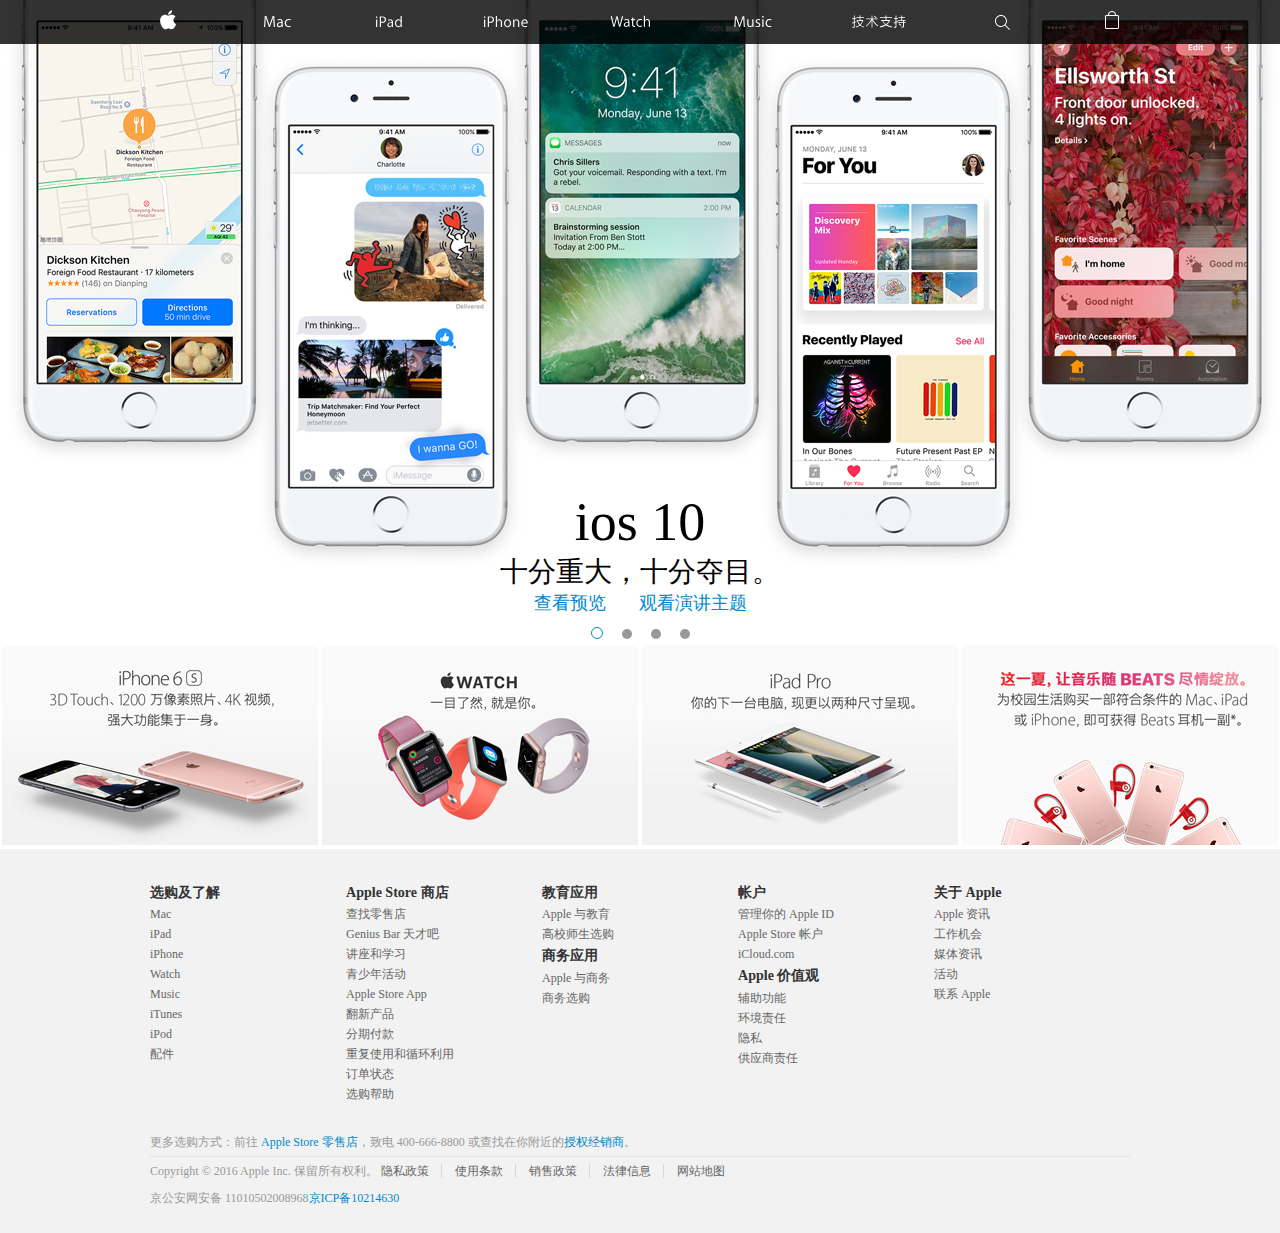
==== project/index.html @ 2c16b6b7 "Update index.html" ====
<!doctype html>
<html lang="en">
 <head>
  <meta charset="UTF-8">
  <meta name="Generator" content="EditPlus®">
  <meta name="Author" content="">
  <meta name="Keywords" content="">
  <meta name="Description" content="">
  <title>粗仿-apple(中国)-官方网站首页</title>
  <style type="text/css">
	*{margin:0;padding:0;}
	body{font-size:12px}
	a{text-decoration:none;color:#08c}
	a:hover{text-decoration:underline}
	li{list-style:none}
	/*导航开始*/
	#globalnav{width:100%;height:48px;max-height:44px;background:rgba(0,0,0,0.8);position:relative;z-index:9999}
	#gn-content{margin:0 auto;max-width:980px;}
	#globalnav #gn-content .gn-list{text-align:justify;height:44px;width:auto;}
	#globalnav #gn-content .gn-list .justify_fix {display:inline-block;*display:inline;*zoom:1;width:100%;height:0;overflow:hidden;}
	#globalnav #gn-content .gn-list li{list-style:none;display:inline-block;}
	#globalnav #gn-content .gn-list li .iconfont{background-repeat: no-repeat;background-image: url("images/apple.svg");background-position:center; width:20px;  display:block; color:#fff;height:44px; line-height:44px;padding:0 8px;transition:all .3s ease;}
	#globalnav #gn-content .gn-list li .a2{background-image: url("images/mac.svg");width:2em;}
	#globalnav #gn-content .gn-list li .a3{background-image: url("images/iPad.svg");width:2em;}
	#globalnav #gn-content .gn-list li .a4{background-image: url("images/iPhone.svg");width:3em;}
	#globalnav #gn-content .gn-list li .a5{background-image: url("images/Watch.svg");width:3em;}
	#globalnav #gn-content .gn-list li .a6{background-image: url("images/Music.svg");width:3em;}
	#globalnav #gn-content .gn-list li .a7{background-image: url("images/技术支持.svg");width:3.6em;}
	#globalnav #gn-content .gn-list li .a8{background-image: url("images/Search.svg");width:25px;}
	#globalnav #gn-content .gn-list li .a9{background-image: url("images/bag.svg");width:20px;}
	#globalnav #gn-content .gn-list li.gn-list-last{margin-right:0}
	#globalnav #gn-content .gn-list li:hover .iconfont{background-color:#111;}
	/*导航结束*/
	/*S banner*/
	#warp{width:100%;height:650px;position:relative;margin-top:-49px;}
	#warp .wp-banner{width:100%;position:relative;height:650px;overflow:hidden;}
	#warp .wp-banner #wp-list{list-style:none;width:1000%;position:absolute;left:-100%}
	#warp .wp-banner #wp-list li{height:650px;float:left;position:relative;width:10%;max-width:1903} 
	#warp .wp-banner #wp-list li .imge{background-image:url(images/img4.jpg);background-size:cover;width:100%;height:100%;background-position: 50% 50%;}
	#warp .wp-banner #wp-list li .imge2{background-image:url(images/img3.jpg);width:  100%;height:  100%;background-repeat:no-repeat;margin:260px auto;cursor:pointer;background-position: 50% 50%;}	
	#warp .wp-banner #wp-list li .imge3{background-image:url(images/img2.jpg);width: 100%;height: 100%;background-repeat:no-repeat;margin:180px auto;cursor:pointer;background-position: 50% 50%;}	
	#warp .wp-banner #wp-list li .imge4{background-image:url(images/img1.jpg);width: 100%;height: 100%;background-repeat:no-repeat;cursor:pointer;margin:auto auto;margin:-60px auto;background-position: 50% 50%;}	
	#dotnav{position:absolute;bottom:0;width:100%;text-align:center}
	#dotnav #pointer{list-style:none;height:20px;display:inline-block;line-height:20px}
	#dotnav #pointer li{margin:0 8px;border-radius:50%;width:10px;height:10px;background:#999;cursor:pointer;display:inline-block;}
	#dotnav #pointer li:hover{background:#111}
	#warp .btn{position:absolute;font-size:100px;background:rgba(0,0,0,0.1);display:none;transition:all .3s ease}
	#warp:hover .btn{display:block;z-index:8;color:#fff}
	#warp .next{right:20px;top:50%}
	#warp .prev{left:20px;top:50%}
	#warp .wp-banner #wp-list li .copy{width:100%;height:auto;position:absolute;display:inline-block;bottom:0;text-align:center;bottom:30px}
	#dotnav #pointer li.selected{background:transparent;border:1px solid #08c}
	#warp .btn.hover{background:red;color:#666}
	#warp .wp-banner #wp-list li .copy2{bottom:480px}
	#warp .wp-banner #wp-list li .copy3{bottom:420px}
	#warp .wp-banner #wp-list li .copy4{bottom:320px}
	/*E banner*/
	/*S promos*/
	#promos{width:100%;border-bottom:2px solid #fff}
	#promos ul{list-style:none;}
	#promos ul .promos-position{width:25%;float:left;box-sizing:border-box;border:2px solid #fff;border-top:0}
	#promos ul .promos-position a{display:block;background-image:url("images/p1.jpg");background-position:50%;height:200px;background-size:640px 200px}
	#promos ul .promos-position a.promos-title2{background-image:url("images/p2.jpg");}
	#promos ul .promos-position a.promos-title3{background-image:url("images/p3.jpg");}
	#promos ul .promos-position a.promos-title4{background-image:url("images/p4.jpg");}
	/*E promos*/
	/*S footer*/
	#footer{width:100%;height:auto;background:#f2f2f2;}
	#footer .golbalfooter{margin:0 auto;width:980px;padding:0 10px}
	#footer .golbalfooter .ft-colnums{float:left;width:20%;padding-top:32px}
	#footer .golbalfooter .ft-colnums h3{line-height: 1.66667;font-weight:600;letter-spacing: normal;color: #333;margin: 0;font-family:"微软雅黑";}
	#footer .golbalfooter .ft-colnums ul{font-size: 12px;line-height: 1.66667;font-weight: 400}
	#footer .golbalfooter .ft-colnums ul li a{color:#666}
	#footer .golbalfooter .ft-map{color:#666;margin-top:30px}
	#footer .golbalfooter .ft-map .ft-map-up{border-bottom:1px solid #e3e3e3;margin-bottom:6px;padding-bottom:5px;color:#999}
	#footer .golbalfooter .ft-map .ft-map-down{color:#999}
	#footer .golbalfooter .ft-map .ft-map-down .map-down-link{display:inline-block;margin-right:26px}
	#footer .golbalfooter .ft-map .ft-map-down .map-down-link a{border-right: 1px solid #d6d6d6;margin-right: 10px;padding-right: 12px;white-space: nowrap;color:#666}
	#footer .golbalfooter .ft-map .ft-map-down .map-down-link a:last-child{border:none;margin:0;padding:0}
	/*E footer*/
	.clear{clear:both}
  </style>
 </head>
 <body >
  <!--S nav-->
  <div id="globalnav">
  	<div id="gn-content">
  		<ul class="gn-list">
  			<li>
 				<a href="javascript:void(0);"class="iconfont a1" title="apple"></a>
 			</li>
			<li>
 				<a href="javascript:void(0);"class="iconfont a2"></a>
 			</li>
			<li>
 				<a href="javascript:void(0);"class="iconfont a3"></a>
 			</li>
			<li>
 				<a href="javascript:void(0);"class="iconfont a4"></a>
 			</li>
			<li>
 				<a href="javascript:void(0);"class="iconfont a5"></a>
 			</li>
			<li>
 				<a href="javascript:void(0);"class="iconfont a6"></a>
 			</li>
			<li>
 				<a href="javascript:void(0);"class="iconfont a7"></a>
 			</li>
			<li>
 				<a href="javascript:void(0);"class="iconfont a8" title="搜索"></a>
 			</li>
			<li class="gn-list-last">
 				<a href="javascript:void(0);"class="iconfont a9"></a>
 			</li>
			<span class="justify_fix"></span>
			<div class="clear"></div>
  		</ul>
  	</div>
  </div>
  <!--E nav-->
  <!--S banner-->
  <div id="warp">
  	<div class="wp-banner">
  		<ul id="wp-list">
  			<li > 
				<div class="imge4"></div>
				<div class="copy copy1">
					<h2 style="font-weight:300; font-size:54px;">ios 10</h2>
					<h3 style="font-weight:200; font-size:28px">十分重大，十分夺目。</h3>
					<div class="clike">
						<div class="clike1" style="display:inline-block;margin-right:30px">
							<a class="underline" href="#" style="color:#08c;font-size:18px;">查看预览</a>
						</div>
						<div style="display:inline-block"><a href="#" style="color:#08c;font-size:18px">观看演讲主题</a></div>
					</div>
				</div>
			</li>
			<li >
				<div class="imge3"></div>
				<div class="copy copy2">
					<h2 style="font-weight:300; font-size:54px;">MacOS Sierra</h2>
					<h3 style="font-weight:200; font-size:28px">现在Mac都能做到什么？尽管问</h3>
					<div>
						<div style="display:inline-block;margin-right:30px"><a href="#" style="color:#08c;font-size:18px">查看预览</a></div>
						<div style="display:inline-block"><a href="#" style="color:#08c;font-size:18px">观看演讲主题</a></div>
					</div>
				</div>
			</li>
			<li >
				<div class="imge2"></div>
				<div class="copy copy3">
					<h2 style="font-weight:300; font-size:54px;">WatchOS</h2>
					<h3 style="font-weight:200; font-size:28px">感触一新，就像换了新表。</h3>
					<div>
						<div style="display:inline-block;margin-right:30px"><a href="#" style="color:#08c;font-size:18px">查看预览</a></div>
						<div style="display:inline-block"><a href="#" style="color:#08c;font-size:18px">观看演讲主题</a></div>
					</div>
				</div>
			</li>
			<li >
				<div class="imge"></div>
				<div class="copy copy4">
					<h2 style="font-weight:300; font-size:54px;color:#fff;margin-right:648px">WWDC16</h2>
					<div>
						<div style="display:inline-block;margin-right:648px"><a href="#" style="color:#08c;font-size:18px">观看演讲主题</a></div>
					</div>
				</div>
			</li>
  		</ul>
		<div class="clear"></div>
  	</div>
	<div id="dotnav">
	  <ul id="pointer">
		<li class="selected"></li>
		<li></li>
		<li></li>
		<li></li>
	  </ul>
	</div>
	<div class="btn prev">&lt;</div>
	<div class="btn next">&gt;</div>
  </div>
  <!--E banner-->
  <!--S promos-->
  <div id="promos">
  	<ul>
  		<li id="promos-position-1" class="promos-position"><a href="javascript:void(0);" class="promos-title1"></a></li>
  		<li id="promos-position-2" class="promos-position"><a href="javascript:void(0);" class="promos-title2"></a></li>
  		<li id="promos-position-3" class="promos-position"><a href="javascript:void(0);" class="promos-title3"></a></li>
  		<li id="promos-position-4" class="promos-position"><a href="javascript:void(0);" class="promos-title4"></a></li>
		<div class="clear"></div>
  	</ul>
  </div>
  <!--E promos-->
  <!--S footer-->
  <div id="footer">
	<div class="golbalfooter">
		<div class="ft-directory">
				<div class="ft-colnums">
					<h3>选购及了解</h3>
					<ul>
						<li><a href="javascript:void(0);">Mac</a></li>
						<li><a href="javascript:void(0);">iPad</a></li>
						<li><a href="javascript:void(0);">iPhone</a></li>
						<li><a href="javascript:void(0);">Watch</a></li>
						<li><a href="javascript:void(0);">Music</a></li>
						<li><a href="javascript:void(0);">iTunes</a></li>
						<li><a href="javascript:void(0);">iPod</a></li>
						<li><a href="javascript:void(0);">配件</a></li>
					</ul>
				</div>
				<div class="ft-colnums">
					<h3>Apple Store 商店</h3>
					<ul>
						<li><a href="javascript:void(0);">查找零售店</a></li>
						<li><a href="javascript:void(0);">Genius Bar 天才吧</a></li>
						<li><a href="javascript:void(0);">讲座和学习</a></li>
						<li><a href="javascript:void(0);">青少年活动</a></li>
						<li><a href="javascript:void(0);">Apple Store App</a></li>
						<li><a href="javascript:void(0);">翻新产品</a></li>
						<li><a href="javascript:void(0);">分期付款</a></li>
						<li><a href="javascript:void(0);">重复使用和循环利用</a></li>
						<li><a href="javascript:void(0);">订单状态</a></li>
						<li><a href="javascript:void(0);">选购帮助</a></li>
					</ul>
				</div>
				<div class="ft-colnums">
					<h3>教育应用</h3>
					<ul>
						<li><a href="javascript:void(0);">Apple 与教育</a></li>
						<li><a href="javascript:void(0);">高校师生选购</a></li>
					</ul>
					<h3>商务应用</h3>
					<ul>
						<li><a href="javascript:void(0);">Apple 与商务</a></li>
						<li><a href="javascript:void(0);">商务选购</a></li>
					</ul>
				</div>
				<div class="ft-colnums">
					<h3>帐户</h3>
					<ul>
						<li><a href="javascript:void(0);">管理你的 Apple ID</a></li>
						<li><a href="javascript:void(0);">Apple Store 帐户</a></li>
						<li><a href="javascript:void(0);">iCloud.com</a></li>
					</ul>
					<h3>Apple 价值观</h3>
					<ul>
						<li><a href="javascript:void(0);">辅助功能</a></li>
						<li><a href="javascript:void(0);">环境责任</a></li>
						<li><a href="javascript:void(0);">隐私</a></li>
						<li><a href="javascript:void(0);">供应商责任</a></li>
					</ul>
				</div>
				<div class="ft-colnums">
					<h3>关于 Apple</h3>
					<ul>
						<li><a href="javascript:void(0);">Apple 资讯</a></li>
						<li><a href="javascript:void(0);">工作机会</a></li>
						<li><a href="javascript:void(0);">媒体资讯</a></li>
						<li><a href="javascript:void(0);">活动</a></li>
						<li><a href="javascript:void(0);">联系 Apple</a></li>
					</ul>
				</div>
				<div class="clear"></div>
		</div>
		<div class="ft-map">
			<div class="ft-map-up">
				更多选购方式：前往 <span ><a href="javascript:void(0);">Apple Store 零售店</a></span>，致电 400-666-8800 或查找在你附近的<span ><a href="javascript:void(0);">授权经销商</a>。</span>
			</div>
			<div  class="ft-map-down">
				Copyright © 2016 Apple Inc. 保留所有权利。
				<div class="map-down-link">
					<a href="javascript:void(0);">隐私政策</a>
					<a href="javascript:void(0);">使用条款</a>
					<a href="javascript:void(0);">销售政策</a>
					<a href="javascript:void(0);">法律信息</a>
					<a href="javascript:void(0);">网站地图</a>
				</div>
			</div>
		</div>
		<p style="margin-top:10px; padding-bottom:26px; color:#999;">京公安网安备&nbsp;11010502008968<a href="javascript:void(0);">京ICP备10214630</a></p>
	</div>
  </div>
  <!--E footer-->
  <script type="text/javascript" src="js/jquery-1.11.3.min.js"></script>
  <script type="text/javascript" src="js/banner.js"></script>
  <script type="text/javascript">
	
  </script>
 </body>
</html>
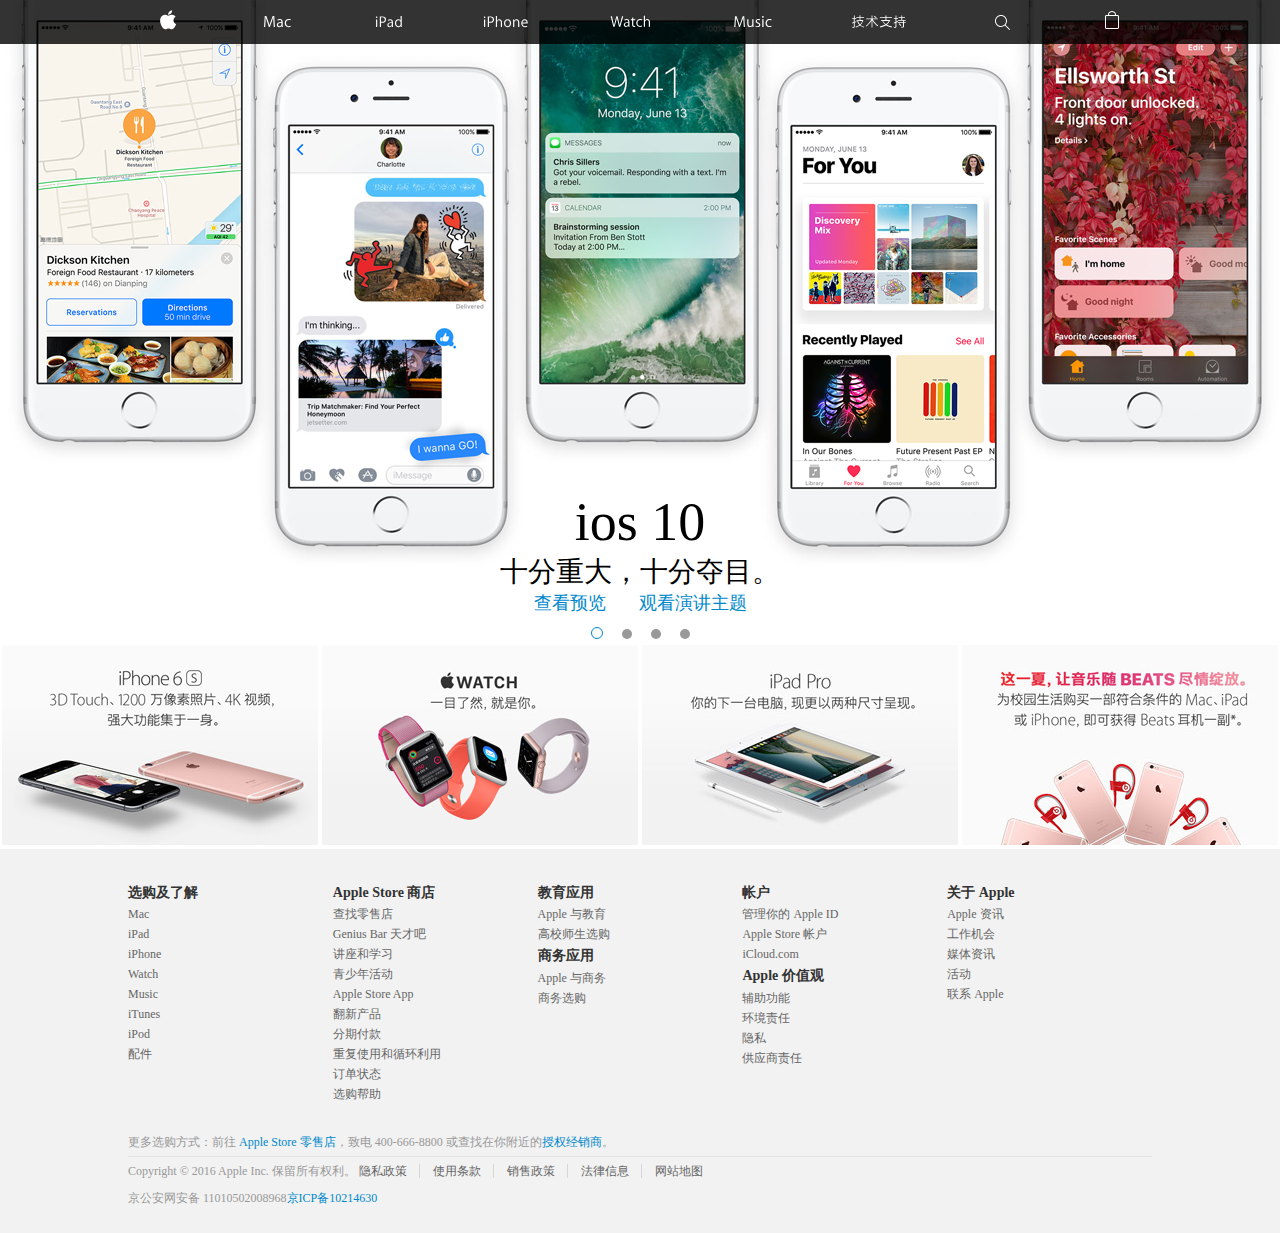
==== commit edc36a07: "Update index.html" ====
--- a/project/index.html
+++ b/project/index.html
@@ -66,7 +66,7 @@
 	/*E promos*/
 	/*S footer*/
 	#footer{width:100%;height:auto;background:#f2f2f2;}
-	#footer .golbalfooter{margin:0 auto;width:980px;padding:0 10px}
+	#footer .golbalfooter{margin:0 auto;width:80%;padding:0 10px}
 	#footer .golbalfooter .ft-colnums{float:left;width:20%;padding-top:32px}
 	#footer .golbalfooter .ft-colnums h3{line-height: 1.66667;font-weight:600;letter-spacing: normal;color: #333;margin: 0;font-family:"微软雅黑";}
 	#footer .golbalfooter .ft-colnums ul{font-size: 12px;line-height: 1.66667;font-weight: 400}
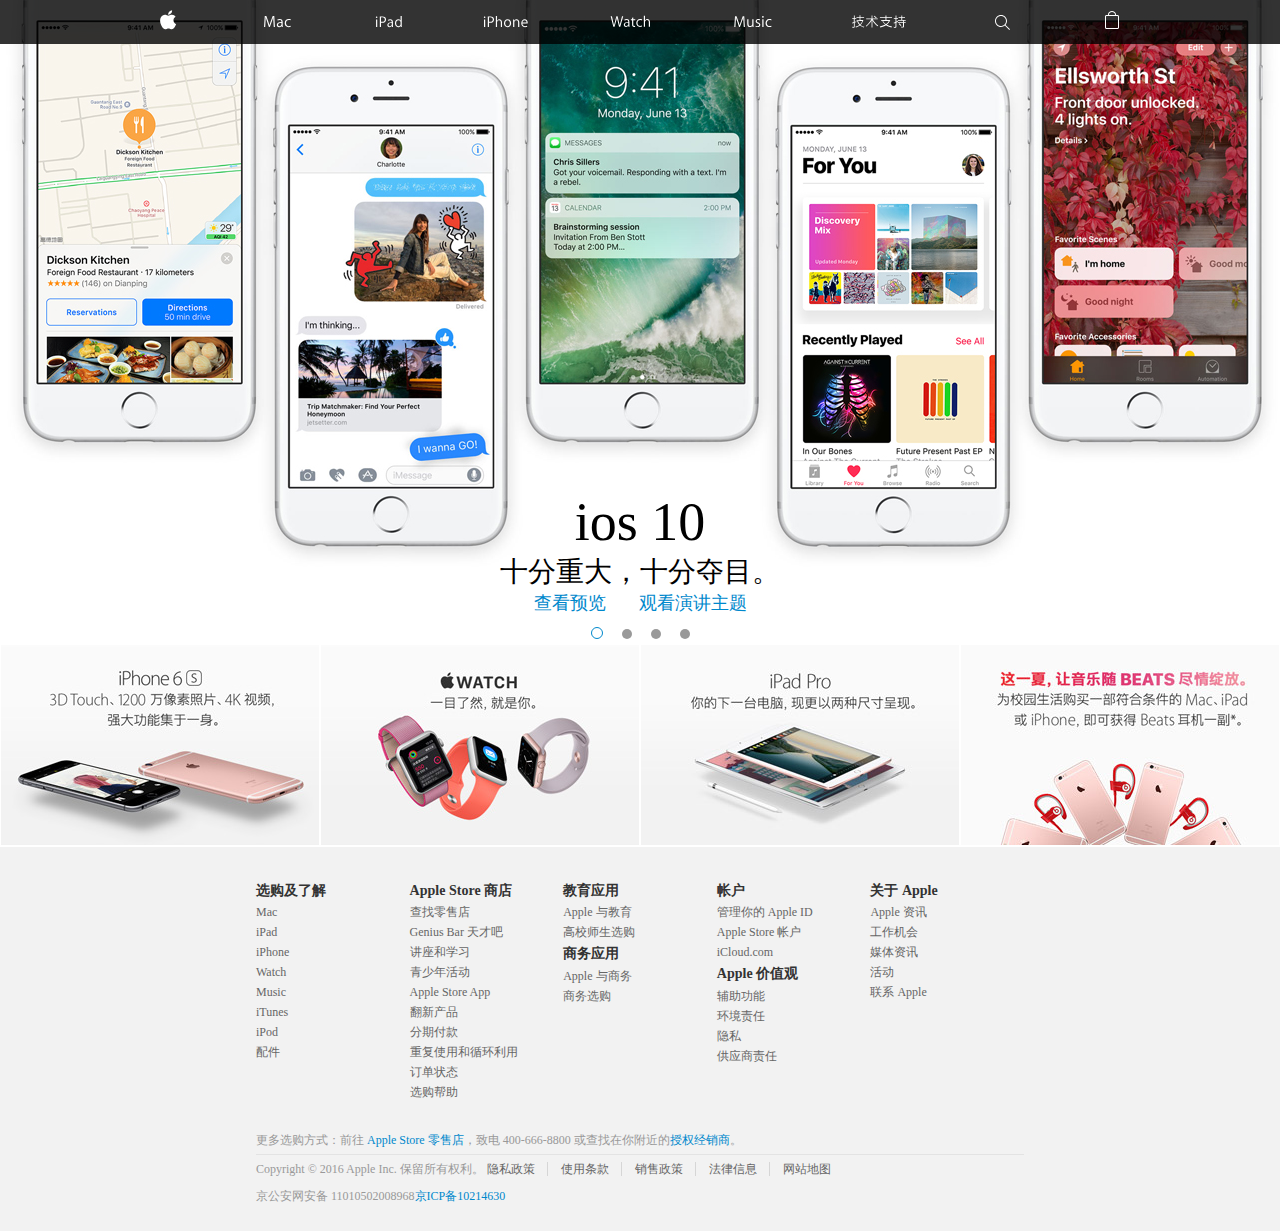
==== commit 5d4b0c40: "Update index.html" ====
--- a/project/index.html
+++ b/project/index.html
@@ -37,8 +37,8 @@
 	#warp .wp-banner #wp-list{list-style:none;width:1000%;position:absolute;left:-100%}
 	#warp .wp-banner #wp-list li{height:650px;float:left;position:relative;width:10%;max-width:1903} 
 	#warp .wp-banner #wp-list li .imge{background-image:url(images/img4.jpg);background-size:cover;width:100%;height:100%;background-position: 50% 50%;}
-	#warp .wp-banner #wp-list li .imge2{background-image:url(images/img3.jpg);width:  100%;height:  100%;background-repeat:no-repeat;margin:260px auto;cursor:pointer;background-position: 50% 50%;}	
-	#warp .wp-banner #wp-list li .imge3{background-image:url(images/img2.jpg);width: 100%;height: 100%;background-repeat:no-repeat;margin:180px auto;cursor:pointer;background-position: 50% 50%;}	
+	#warp .wp-banner #wp-list li .imge2{background-image:url(images/img3.jpg);width:  100%;height:  100%;background-repeat:no-repeat;margin:130px auto;cursor:pointer;background-position: 50% 50%;}	
+	#warp .wp-banner #wp-list li .imge3{background-image:url(images/img2.jpg);width: 100%;height: 100%;background-repeat:no-repeat;margin:130px auto;cursor:pointer;background-position: 50% 50%;}	
 	#warp .wp-banner #wp-list li .imge4{background-image:url(images/img1.jpg);width: 100%;height: 100%;background-repeat:no-repeat;cursor:pointer;margin:auto auto;margin:-60px auto;background-position: 50% 50%;}	
 	#dotnav{position:absolute;bottom:0;width:100%;text-align:center}
 	#dotnav #pointer{list-style:none;height:20px;display:inline-block;line-height:20px}
@@ -50,15 +50,15 @@
 	#warp .prev{left:20px;top:50%}
 	#warp .wp-banner #wp-list li .copy{width:100%;height:auto;position:absolute;display:inline-block;bottom:0;text-align:center;bottom:30px}
 	#dotnav #pointer li.selected{background:transparent;border:1px solid #08c}
-	#warp .btn.hover{background:red;color:#666}
+	#warp .btn:hover{background:#fff;color:#666;cursor:pointer;}
 	#warp .wp-banner #wp-list li .copy2{bottom:480px}
 	#warp .wp-banner #wp-list li .copy3{bottom:420px}
 	#warp .wp-banner #wp-list li .copy4{bottom:320px}
 	/*E banner*/
 	/*S promos*/
-	#promos{width:100%;border-bottom:2px solid #fff}
+	#promos{width:100%;border-bottom:1px solid #fff}
 	#promos ul{list-style:none;}
-	#promos ul .promos-position{width:25%;float:left;box-sizing:border-box;border:2px solid #fff;border-top:0}
+	#promos ul .promos-position{width:25%;float:left;box-sizing:border-box;border:1px solid #fff;border-top:0}
 	#promos ul .promos-position a{display:block;background-image:url("images/p1.jpg");background-position:50%;height:200px;background-size:640px 200px}
 	#promos ul .promos-position a.promos-title2{background-image:url("images/p2.jpg");}
 	#promos ul .promos-position a.promos-title3{background-image:url("images/p3.jpg");}
@@ -66,7 +66,7 @@
 	/*E promos*/
 	/*S footer*/
 	#footer{width:100%;height:auto;background:#f2f2f2;}
-	#footer .golbalfooter{margin:0 auto;width:80%;padding:0 10px}
+	#footer .golbalfooter{margin:0 auto;width:60%;padding:0 10px}
 	#footer .golbalfooter .ft-colnums{float:left;width:20%;padding-top:32px}
 	#footer .golbalfooter .ft-colnums h3{line-height: 1.66667;font-weight:600;letter-spacing: normal;color: #333;margin: 0;font-family:"微软雅黑";}
 	#footer .golbalfooter .ft-colnums ul{font-size: 12px;line-height: 1.66667;font-weight: 400}
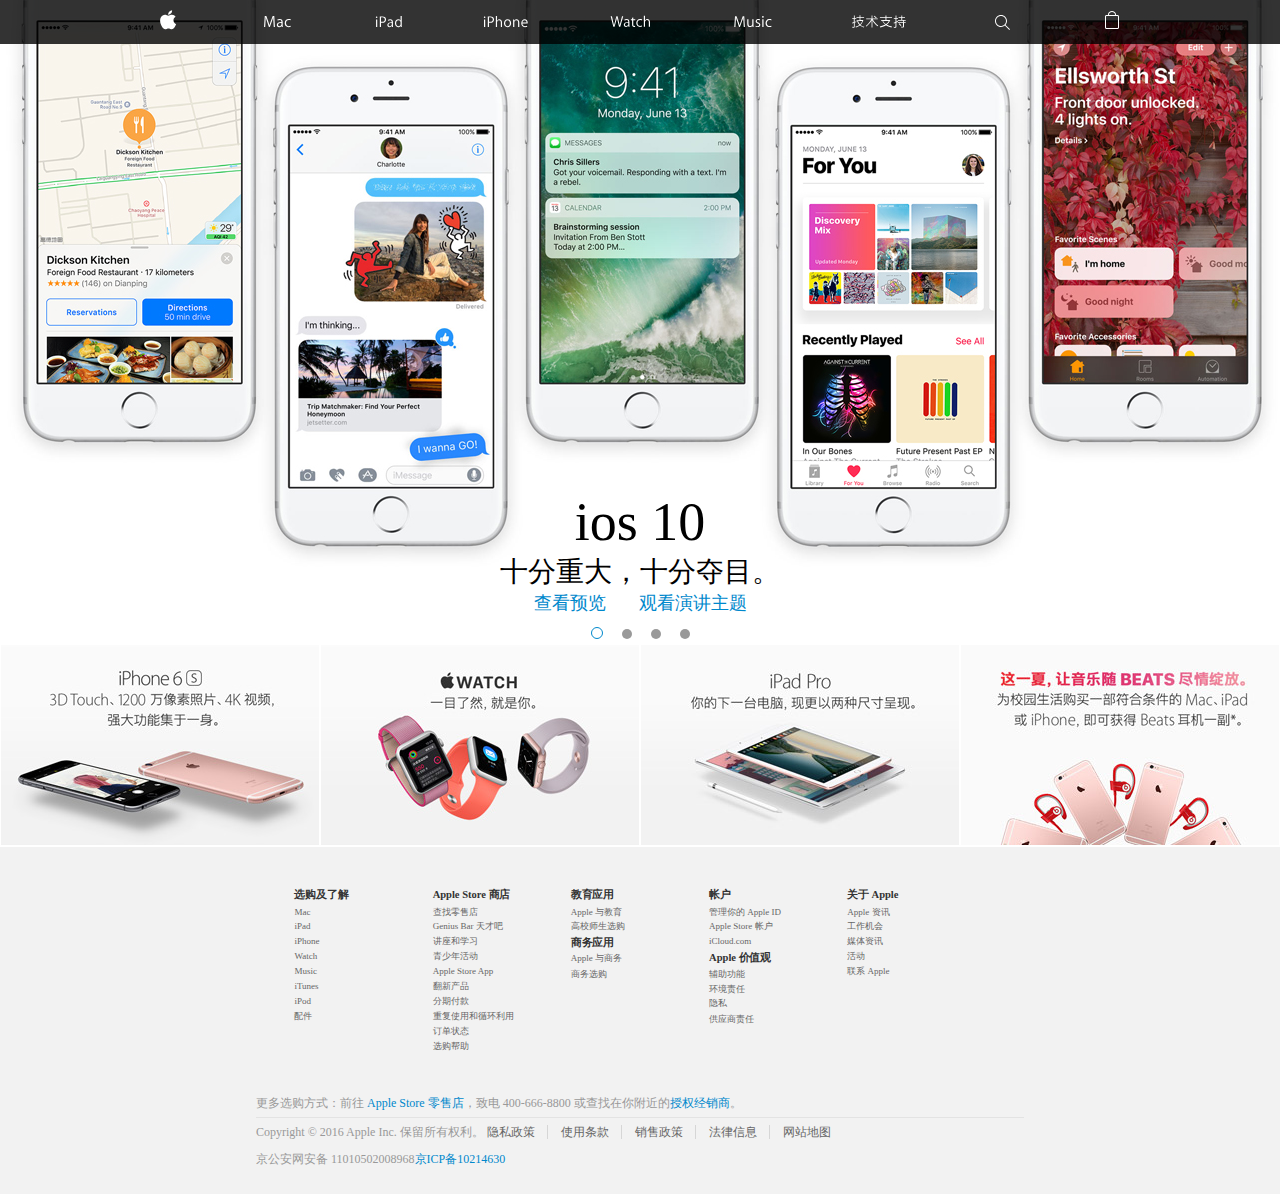
==== commit 68151e46: "Update index.html" ====
--- a/project/index.html
+++ b/project/index.html
@@ -67,9 +67,10 @@
 	/*S footer*/
 	#footer{width:100%;height:auto;background:#f2f2f2;}
 	#footer .golbalfooter{margin:0 auto;width:60%;padding:0 10px}
+        #footer .golbalfooter .ft-directory{font-size:10px;-webkit-transform:scale(0.9);}
 	#footer .golbalfooter .ft-colnums{float:left;width:20%;padding-top:32px}
 	#footer .golbalfooter .ft-colnums h3{line-height: 1.66667;font-weight:600;letter-spacing: normal;color: #333;margin: 0;font-family:"微软雅黑";}
-	#footer .golbalfooter .ft-colnums ul{font-size: 12px;line-height: 1.66667;font-weight: 400}
+	#footer .golbalfooter .ft-colnums ul{line-height: 1.66667;font-weight: 400}
 	#footer .golbalfooter .ft-colnums ul li a{color:#666}
 	#footer .golbalfooter .ft-map{color:#666;margin-top:30px}
 	#footer .golbalfooter .ft-map .ft-map-up{border-bottom:1px solid #e3e3e3;margin-bottom:6px;padding-bottom:5px;color:#999}
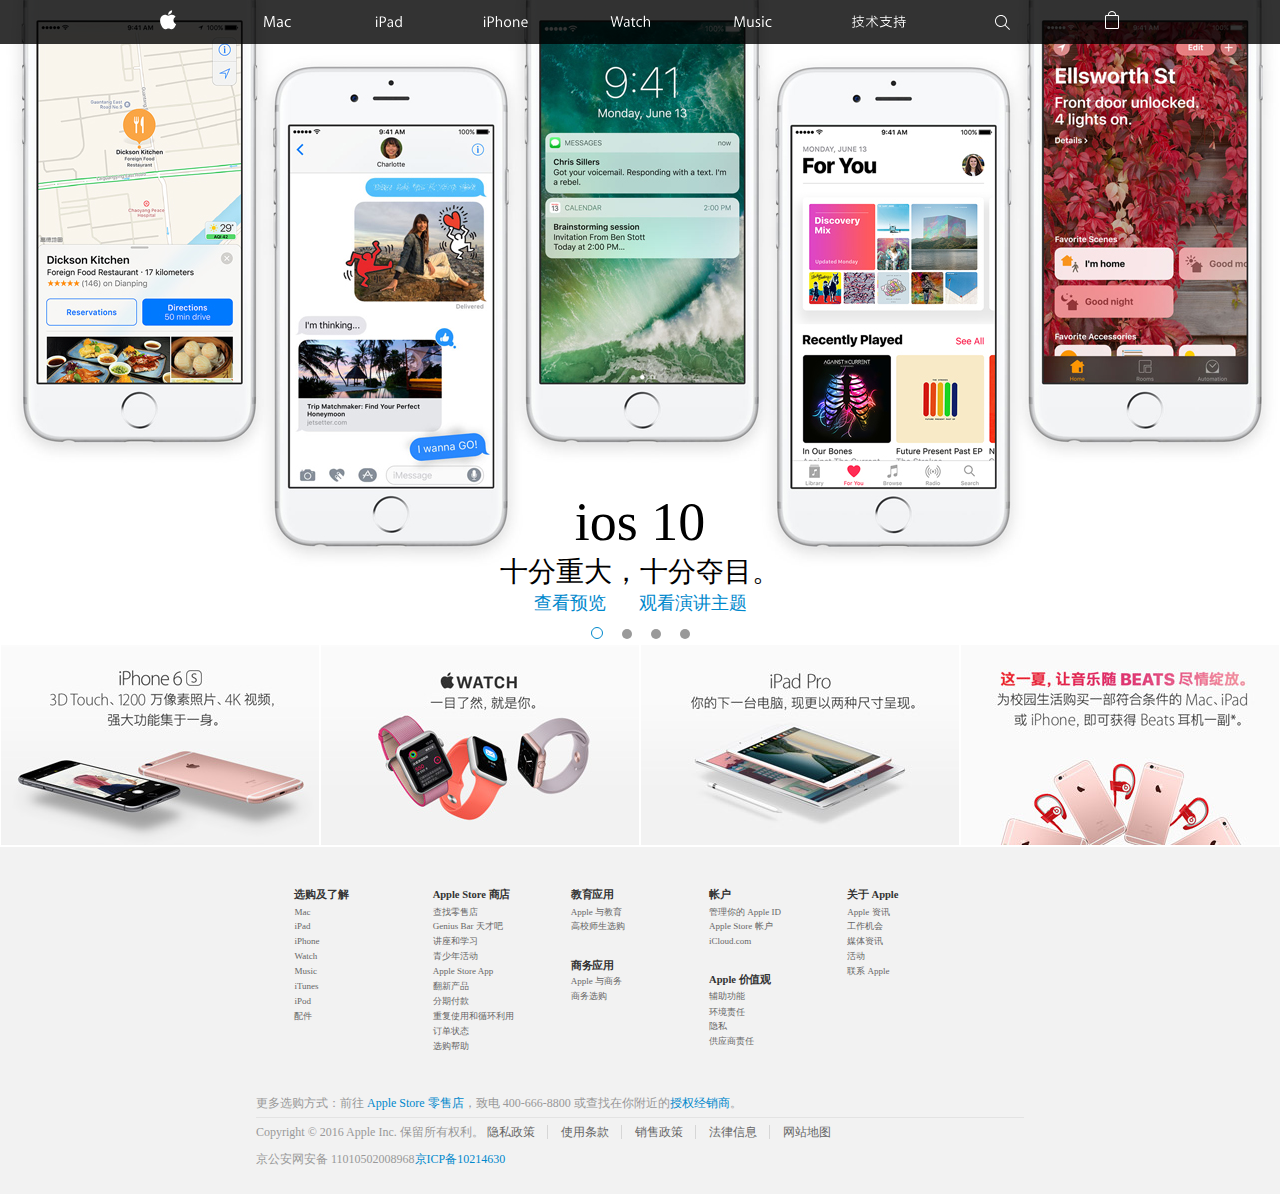
==== commit 1829e0a5: "Update index.html" ====
--- a/project/index.html
+++ b/project/index.html
@@ -232,7 +232,7 @@
 						<li><a href="javascript:void(0);">Apple 与教育</a></li>
 						<li><a href="javascript:void(0);">高校师生选购</a></li>
 					</ul>
-					<h3>商务应用</h3>
+					<h3 style="margin-top:25px">商务应用</h3>
 					<ul>
 						<li><a href="javascript:void(0);">Apple 与商务</a></li>
 						<li><a href="javascript:void(0);">商务选购</a></li>
@@ -245,7 +245,7 @@
 						<li><a href="javascript:void(0);">Apple Store 帐户</a></li>
 						<li><a href="javascript:void(0);">iCloud.com</a></li>
 					</ul>
-					<h3>Apple 价值观</h3>
+					<h3 style="margin-top:25px">Apple 价值观</h3>
 					<ul>
 						<li><a href="javascript:void(0);">辅助功能</a></li>
 						<li><a href="javascript:void(0);">环境责任</a></li>
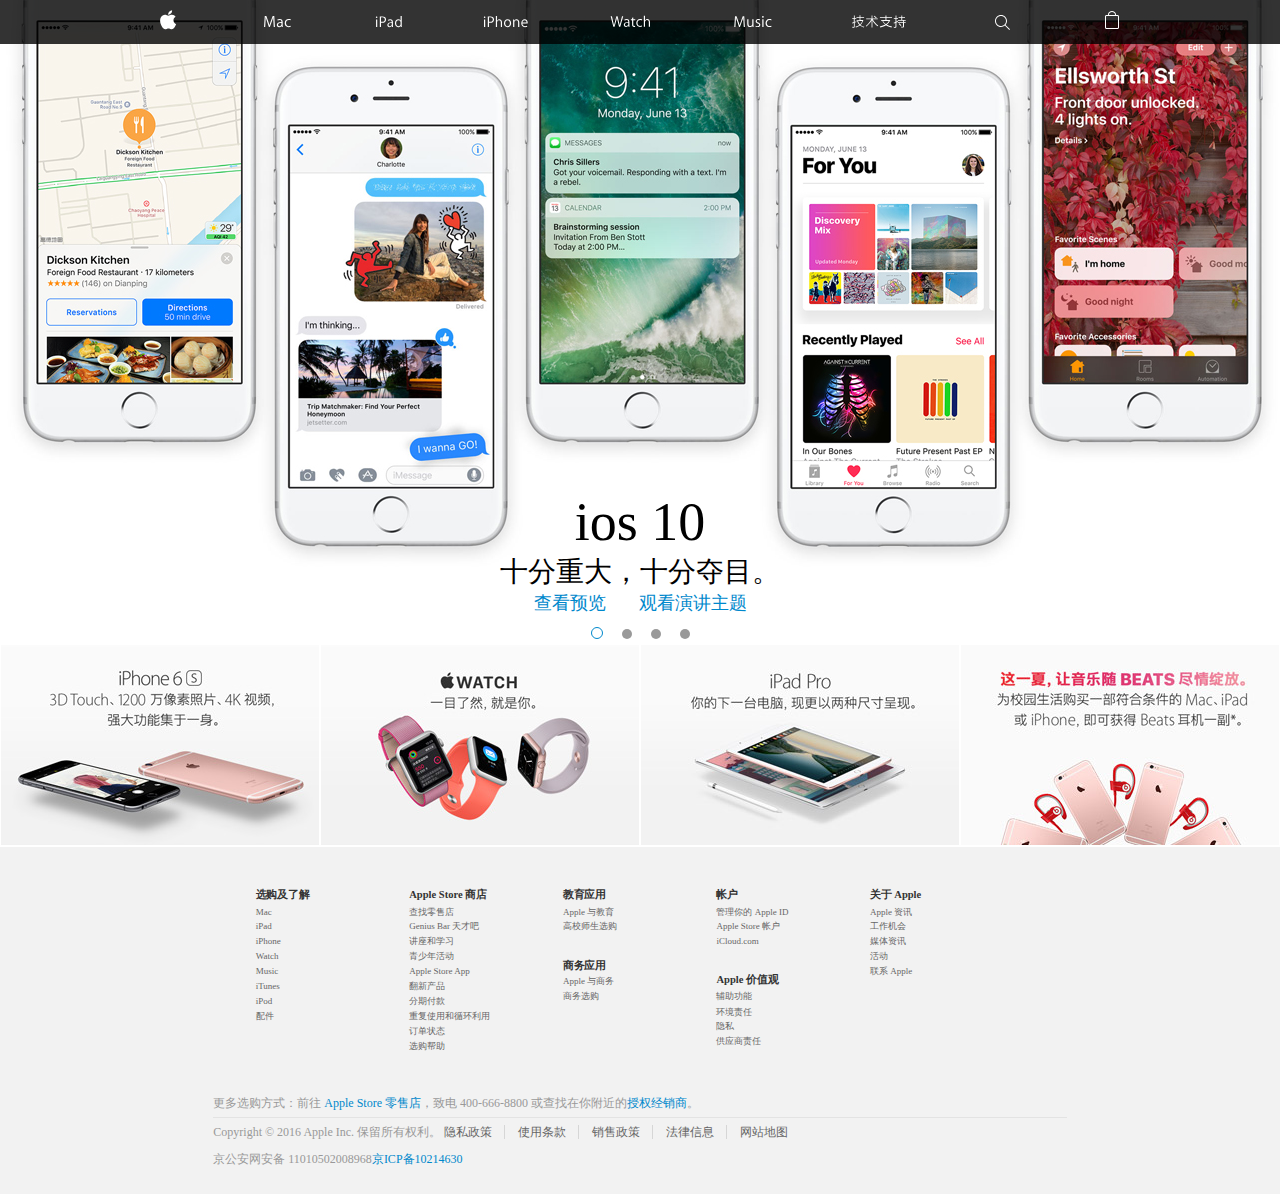
==== commit 9efc761a: "Update index.html" ====
--- a/project/index.html
+++ b/project/index.html
@@ -66,7 +66,7 @@
 	/*E promos*/
 	/*S footer*/
 	#footer{width:100%;height:auto;background:#f2f2f2;}
-	#footer .golbalfooter{margin:0 auto;width:60%;padding:0 10px}
+	#footer .golbalfooter{margin:0 auto;width:66.67%;padding:0 10px}
         #footer .golbalfooter .ft-directory{font-size:10px;-webkit-transform:scale(0.9);}
 	#footer .golbalfooter .ft-colnums{float:left;width:20%;padding-top:32px}
 	#footer .golbalfooter .ft-colnums h3{line-height: 1.66667;font-weight:600;letter-spacing: normal;color: #333;margin: 0;font-family:"微软雅黑";}
